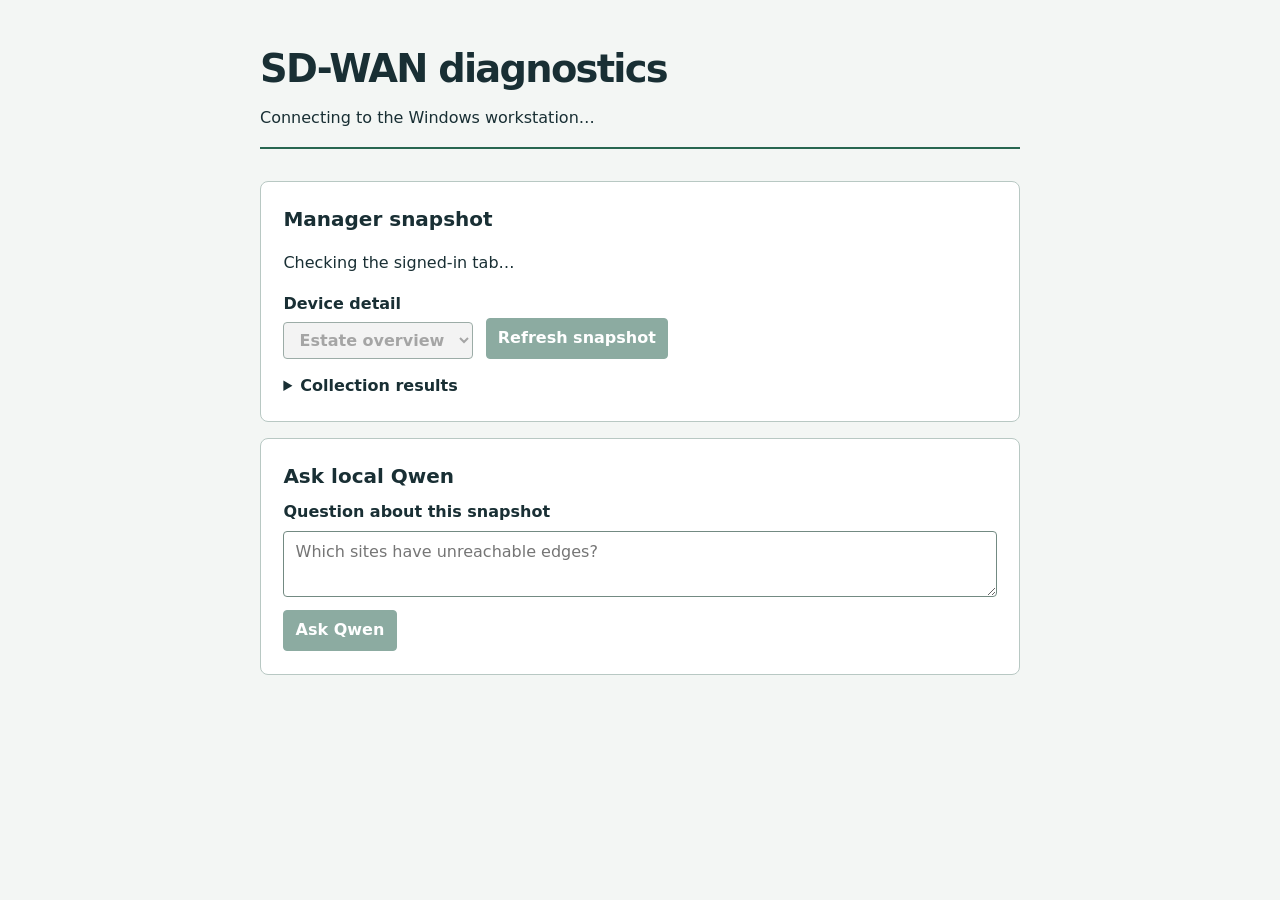
==== src/cisco_vmanage_mcp/edge_addon/diagnose.html @ 4762c310 "feat: diagnose signed-in Manager snapshots in Edge with a local model" ====
<!doctype html>
<html lang="en"><head><meta charset="utf-8"><meta name="viewport" content="width=device-width,initial-scale=1">
<title>SD-WAN diagnostics</title><link rel="stylesheet" href="diagnose.css"></head>
<body><main>
  <header><h1>SD-WAN diagnostics</h1><p id="manager">Connecting to the Windows workstation…</p></header>
  <section aria-labelledby="capture"><h2 id="capture">Manager snapshot</h2>
    <p id="state" role="status">Checking the signed-in tab…</p>
    <div class="controls"><label>Device detail<select id="device" disabled><option value="">Estate overview</option></select></label>
    <button id="refresh" disabled>Refresh snapshot</button></div>
    <details><summary>Collection results</summary><ul id="sources"></ul></details>
  </section>
  <section aria-labelledby="chat"><h2 id="chat">Ask local Qwen</h2>
    <div id="thread" aria-live="polite"></div>
    <form><label for="question">Question about this snapshot</label>
      <textarea id="question" maxlength="2000" rows="2" required placeholder="Which sites have unreachable edges?"></textarea>
      <button id="ask" disabled>Ask Qwen</button><span id="progress" role="status"></span>
    </form>
  </section>
</main><script type="module" src="diagnose.js"></script></body></html>
---- src/cisco_vmanage_mcp/edge_addon/diagnose.css ----
:root{color-scheme:light dark;font:16px/1.55 "Segoe UI",system-ui,sans-serif;color:#192f34;background:#f3f6f4}
*{box-sizing:border-box}main{max-width:800px;margin:3rem auto;padding:0 1.25rem}
header{border-bottom:2px solid #286650;margin-bottom:2rem}h1{font-size:2.4rem;line-height:1.1;letter-spacing:-.045em;margin:.2em 0}
h2{font-size:1.25rem;margin:0 0 .5rem}section{background:#fff;border:1px solid #b8c8c3;border-radius:8px;padding:1.4rem;margin:1rem 0}
label,summary{font-weight:600}label{display:grid;gap:.3rem}.controls{display:flex;flex-wrap:wrap;gap:.8rem;align-items:end}
button,select,textarea{font:inherit;border:1px solid #738a82;border-radius:4px;padding:.45rem .7rem}
button{background:#1b5946;border-color:#1b5946;color:white;cursor:pointer;font-weight:600}button:disabled{opacity:.5;cursor:default}
textarea{display:block;width:100%;margin:.4rem 0 .8rem;resize:vertical}details{margin-top:.9rem}summary{cursor:pointer}
article{border-left:3px solid #9db8ac;padding-left:1rem;margin:1rem 0;white-space:pre-wrap;overflow-wrap:anywhere}
#progress{margin-left:.6rem}#manager{overflow-wrap:anywhere}
@media(prefers-color-scheme:dark){:root{background:#142120;color:#e5eeea}section{background:#1d302e}button{background:#287057}}
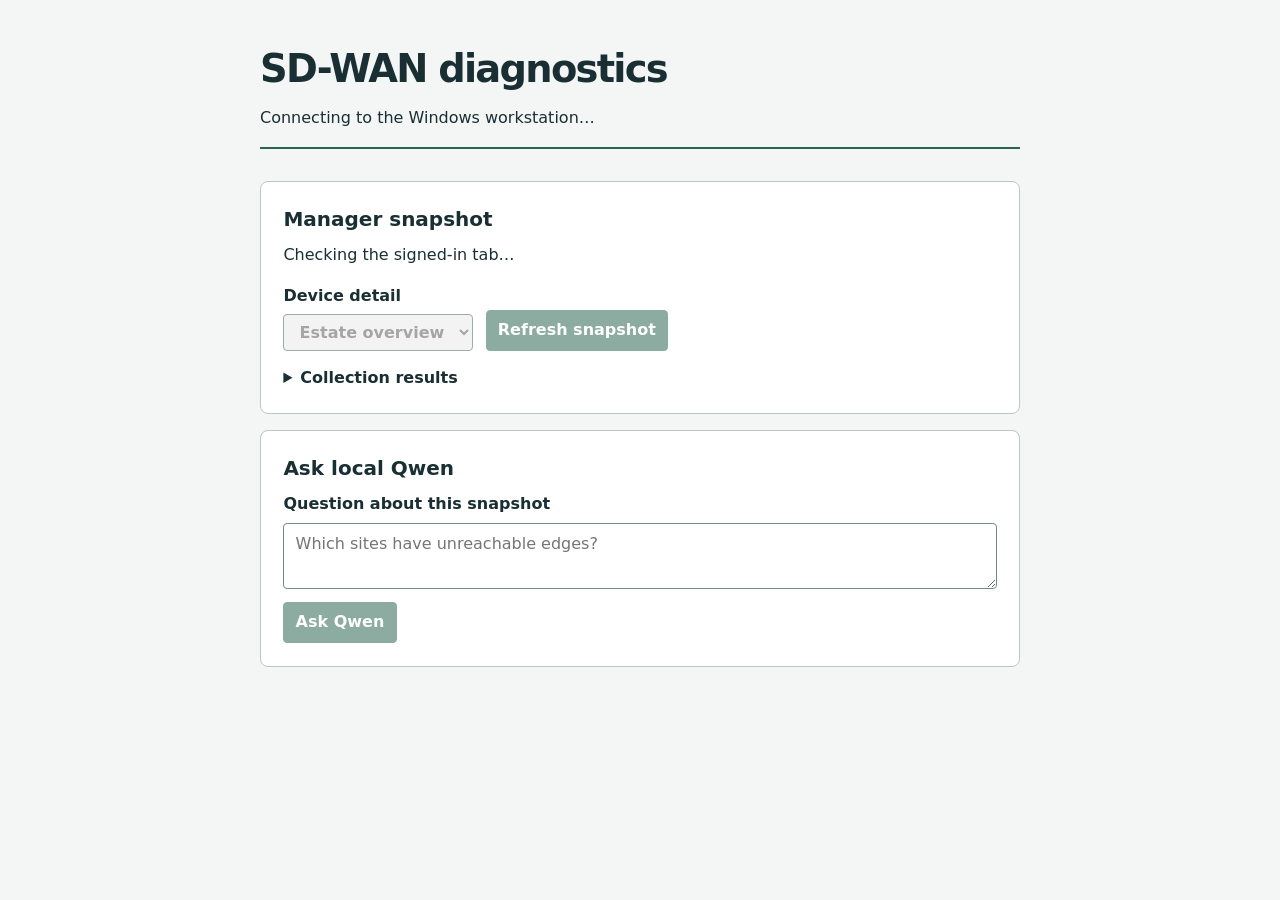
==== commit b22e94b0: "refactor: validate bounded Edge captures and isolate Windows registration" ====
--- a/src/cisco_vmanage_mcp/edge_addon/diagnose.html
+++ b/src/cisco_vmanage_mcp/edge_addon/diagnose.html
@@ -4,7 +4,7 @@
 <body><main>
   <header><h1>SD-WAN diagnostics</h1><p id="manager">Connecting to the Windows workstation…</p></header>
   <section aria-labelledby="capture"><h2 id="capture">Manager snapshot</h2>
-    <p id="state" role="status">Checking the signed-in tab…</p>
+    <output id="state">Checking the signed-in tab…</output>
     <div class="controls"><label>Device detail<select id="device" disabled><option value="">Estate overview</option></select></label>
     <button id="refresh" disabled>Refresh snapshot</button></div>
     <details><summary>Collection results</summary><ul id="sources"></ul></details>
@@ -13,7 +13,7 @@
     <div id="thread" aria-live="polite"></div>
     <form><label for="question">Question about this snapshot</label>
       <textarea id="question" maxlength="2000" rows="2" required placeholder="Which sites have unreachable edges?"></textarea>
-      <button id="ask" disabled>Ask Qwen</button><span id="progress" role="status"></span>
+      <button id="ask" disabled>Ask Qwen</button><output id="progress"></output>
     </form>
   </section>
 </main><script type="module" src="diagnose.js"></script></body></html>
--- a/src/cisco_vmanage_mcp/edge_addon/diagnose.css
+++ b/src/cisco_vmanage_mcp/edge_addon/diagnose.css
@@ -1,4 +1,4 @@
-:root{color-scheme:light dark;font:16px/1.55 "Segoe UI",system-ui,sans-serif;color:#192f34;background:#f3f6f4}
+:root{color-scheme:light dark;font:16px/1.55 Inter,system-ui,sans-serif;color:#192f34;background:#f3f6f4}
 *{box-sizing:border-box}main{max-width:800px;margin:3rem auto;padding:0 1.25rem}
 header{border-bottom:2px solid #286650;margin-bottom:2rem}h1{font-size:2.4rem;line-height:1.1;letter-spacing:-.045em;margin:.2em 0}
 h2{font-size:1.25rem;margin:0 0 .5rem}section{background:#fff;border:1px solid #b8c8c3;border-radius:8px;padding:1.4rem;margin:1rem 0}
@@ -8,4 +8,5 @@
 textarea{display:block;width:100%;margin:.4rem 0 .8rem;resize:vertical}details{margin-top:.9rem}summary{cursor:pointer}
 article{border-left:3px solid #9db8ac;padding-left:1rem;margin:1rem 0;white-space:pre-wrap;overflow-wrap:anywhere}
 #progress{margin-left:.6rem}#manager{overflow-wrap:anywhere}
+#state{display:block;margin:.5rem 0 1rem}
 @media(prefers-color-scheme:dark){:root{background:#142120;color:#e5eeea}section{background:#1d302e}button{background:#287057}}
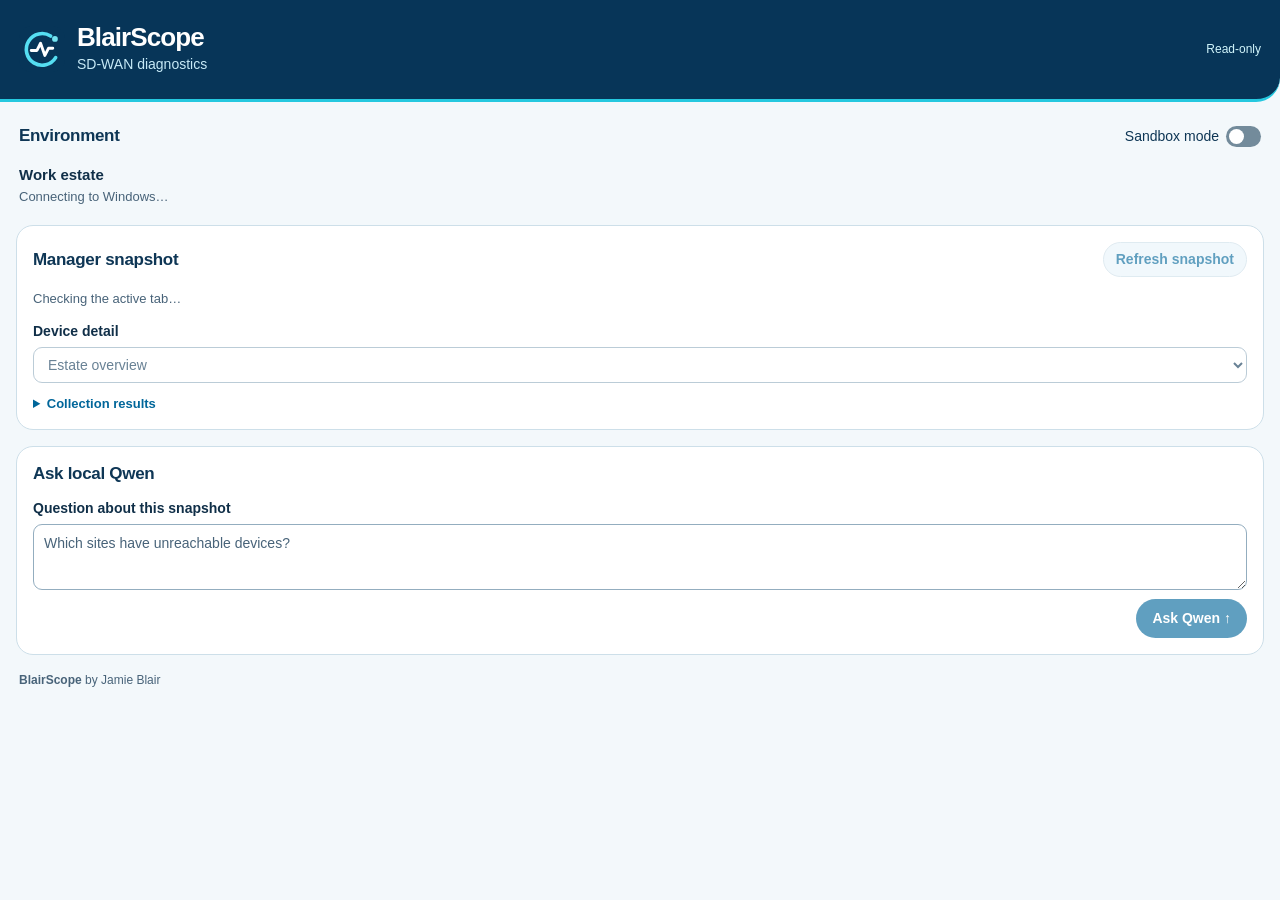
==== commit 84816df0: "feat: launch BlairScope for Edge and Chrome with isolated DevNet diagnostics" ====
--- a/src/cisco_vmanage_mcp/edge_addon/diagnose.html
+++ b/src/cisco_vmanage_mcp/edge_addon/diagnose.html
@@ -1,19 +1,48 @@
 <!doctype html>
-<html lang="en"><head><meta charset="utf-8"><meta name="viewport" content="width=device-width,initial-scale=1">
-<title>SD-WAN diagnostics</title><link rel="stylesheet" href="diagnose.css"></head>
+<html lang="en">
+<head>
+  <meta charset="utf-8"><meta name="viewport" content="width=device-width,initial-scale=1">
+  <title>BlairScope · SD-WAN diagnostics</title><link rel="stylesheet" href="diagnose.css">
+</head>
 <body><main>
-  <header><h1>SD-WAN diagnostics</h1><p id="manager">Connecting to the Windows workstation…</p></header>
-  <section aria-labelledby="capture"><h2 id="capture">Manager snapshot</h2>
-    <output id="state">Checking the signed-in tab…</output>
-    <div class="controls"><label>Device detail<select id="device" disabled><option value="">Estate overview</option></select></label>
-    <button id="refresh" disabled>Refresh snapshot</button></div>
-    <details><summary>Collection results</summary><ul id="sources"></ul></details>
-  </section>
-  <section aria-labelledby="chat"><h2 id="chat">Ask local Qwen</h2>
-    <div id="thread" aria-live="polite"></div>
-    <form><label for="question">Question about this snapshot</label>
-      <textarea id="question" maxlength="2000" rows="2" required placeholder="Which sites have unreachable edges?"></textarea>
-      <button id="ask" disabled>Ask Qwen</button><output id="progress"></output>
-    </form>
-  </section>
-</main><script type="module" src="diagnose.js"></script></body></html>
+  <header class="masthead">
+    <img src="mark.svg" width="46" height="46" alt="">
+    <div><h1>BlairScope</h1><p>SD-WAN diagnostics</p></div>
+    <span class="readonly">Read-only</span>
+  </header>
+  <div class="workspace">
+    <section class="environment" aria-labelledby="env">
+      <div class="row">
+        <h2 id="env">Environment</h2>
+        <label class="switch">Sandbox mode<input id="sandbox" type="checkbox" role="switch"><span aria-hidden="true"></span></label>
+      </div>
+      <p class="environment-name" id="environment">Work estate</p>
+      <p class="host" id="manager">Connecting to Windows…</p>
+      <div id="lab" hidden>
+        <p>Open your SD-WAN reservation, then sign in to its Manager and click BlairScope in the toolbar.</p>
+        <div class="links"><a href="https://developer.cisco.com/sandbox/" target="_blank" rel="noreferrer">Sign in to DevNet ↗</a>
+          <a id="lab-manager" target="_blank" rel="noreferrer" hidden>Open lab Manager ↗</a></div>
+      </div>
+    </section>
+    <section class="snapshot" aria-labelledby="capture">
+      <div class="row"><h2 id="capture">Manager snapshot</h2><button id="refresh" type="button" disabled>Refresh snapshot</button></div>
+      <div class="metrics" hidden id="metrics"><div><strong id="total"></strong><span>Devices</span></div>
+        <div><strong id="down"></strong><span>Unreachable</span></div>
+        <div><strong id="time"></strong><span>Captured</span></div></div>
+      <output id="state" aria-live="polite">Checking the active tab…</output>
+      <label class="field" for="device">Device detail</label>
+      <select id="device" disabled><option value="">Estate overview</option></select>
+      <details><summary>Collection results</summary><ul id="sources"></ul></details>
+    </section>
+    <section class="chat" aria-labelledby="chat-heading">
+      <h2 id="chat-heading">Ask local Qwen</h2>
+      <div id="thread" role="log" aria-live="polite"></div>
+      <form><label class="field" for="question">Question about this snapshot</label>
+        <textarea id="question" maxlength="2000" rows="2" required placeholder="Which sites have unreachable devices?"></textarea>
+        <div class="send"><output id="progress" aria-live="polite"></output><button id="ask" disabled>Ask Qwen <span aria-hidden="true">↑</span></button></div>
+      </form>
+    </section>
+    <footer>BlairScope <span>by Jamie Blair</span></footer>
+  </div>
+</main><script type="module" src="diagnose.js"></script></body>
+</html>
--- a/src/cisco_vmanage_mcp/edge_addon/diagnose.css
+++ b/src/cisco_vmanage_mcp/edge_addon/diagnose.css
@@ -1,12 +1,70 @@
-:root{color-scheme:light dark;font:16px/1.55 Inter,system-ui,sans-serif;color:#192f34;background:#f3f6f4}
-*{box-sizing:border-box}main{max-width:800px;margin:3rem auto;padding:0 1.25rem}
-header{border-bottom:2px solid #286650;margin-bottom:2rem}h1{font-size:2.4rem;line-height:1.1;letter-spacing:-.045em;margin:.2em 0}
-h2{font-size:1.25rem;margin:0 0 .5rem}section{background:#fff;border:1px solid #b8c8c3;border-radius:8px;padding:1.4rem;margin:1rem 0}
-label,summary{font-weight:600}label{display:grid;gap:.3rem}.controls{display:flex;flex-wrap:wrap;gap:.8rem;align-items:end}
-button,select,textarea{font:inherit;border:1px solid #738a82;border-radius:4px;padding:.45rem .7rem}
-button{background:#1b5946;border-color:#1b5946;color:white;cursor:pointer;font-weight:600}button:disabled{opacity:.5;cursor:default}
-textarea{display:block;width:100%;margin:.4rem 0 .8rem;resize:vertical}details{margin-top:.9rem}summary{cursor:pointer}
-article{border-left:3px solid #9db8ac;padding-left:1rem;margin:1rem 0;white-space:pre-wrap;overflow-wrap:anywhere}
-#progress{margin-left:.6rem}#manager{overflow-wrap:anywhere}
-#state{display:block;margin:.5rem 0 1rem}
-@media(prefers-color-scheme:dark){:root{background:#142120;color:#e5eeea}section{background:#1d302e}button{background:#287057}}
+:root {
+  color-scheme: light; font: 14px/1.5 Inter, "Segoe UI", Arial, sans-serif;
+  color: #102f48; background: #f3f8fb; --ink: #0e3655; --muted: #486379;
+  --blue: #00669a; --line: #cddfe9; --pale: #eaf5fb; --surface: #fff;
+  scrollbar-color: #83a5b9 #f3f8fb; caret-color: var(--blue);
+}
+* { box-sizing: border-box; }
+[hidden] { display: none !important; }
+body, h1, h2, p { margin: 0; }
+body { min-width: 0; }
+main { min-height: 100vh; min-height: 100dvh; overflow-wrap: anywhere; }
+@media (prefers-reduced-motion: no-preference) {
+  main { animation: slide-in 240ms cubic-bezier(.16,1,.3,1) both; }
+  @keyframes slide-in { from { transform: translateX(36px); opacity: .35; } to { transform: none; opacity: 1; } }
+}
+.masthead { display: flex; align-items: center; gap: 12px; padding: 23px 19px 24px;
+  color: #fff; background: #073558; border-radius: 0 0 24px 0; border-bottom: 3px solid #25c8df; }
+h1 { font-size: 26px; letter-spacing: -.035em; line-height: 1.12; }
+.masthead p { color: #c7eaf7; margin-top: 2px; }
+.readonly { margin-left: auto; font-size: 12px; color: #d2f6fc; white-space: nowrap; }
+.workspace { display: flex; flex-direction: column; gap: 16px; padding: 18px 16px 12px; }
+section { min-width: 0; }
+h2 { font-size: 17px; letter-spacing: -.018em; line-height: 1.3; color: var(--ink); }
+.row, .links, .send { display: flex; align-items: center; flex-wrap: wrap; gap: 8px 12px; justify-content: space-between; }
+.environment { padding: 0 3px 3px; }
+.environment-name { font-size: 15px; font-weight: 650; margin-top: 12px; }
+.host, #lab p, #state, #progress, footer { color: var(--muted); }
+.host { font-size: 13px; }
+.switch { display: inline-flex; position: relative; align-items: center; min-height: 32px; gap: 7px; color: var(--ink); cursor: pointer; }
+.switch input { position: absolute; opacity: 0; }
+.switch span { width: 35px; height: 21px; background: #738b9b; border-radius: 18px; padding: 3px; }
+.switch span::after { content: ""; display: block; width: 15px; height: 15px; border-radius: 50%; background: #fff; }
+.switch input:checked + span { background: #0074ac; }
+.switch input:checked + span::after { transform: translateX(14px); }
+@media (prefers-reduced-motion: no-preference) { .switch span::after { transition: transform 160ms ease-out; } }
+:focus-visible, .switch input:focus-visible + span { outline: 3px solid #008ab8; outline-offset: 3px; }
+::selection { background: #bbebfa; color: #0d344f; }
+#lab { border-left: 3px solid #28a9d2; padding-left: 11px; margin-top: 12px; }
+#lab p { font-size: 13px; }
+.links { justify-content: flex-start; gap: 6px 15px; margin-top: 7px; }
+a, summary { color: var(--blue); text-underline-offset: 3px; font-weight: 600; }
+.snapshot, .chat { padding: 16px; background: var(--surface); border: 1px solid var(--line); border-radius: 17px; }
+.metrics { display: grid; grid-template-columns: 1fr 1fr auto; gap: 7px; padding: 12px 0; border-bottom: 1px solid var(--line); }
+.metrics strong, .metrics span { display: block; }
+.metrics strong { font-size: 23px; line-height: 1.3; font-variant-numeric: tabular-nums; }
+.metrics span { font-size: 12px; color: var(--muted); }
+#time { font-size: 17px; line-height: 30px; }
+#state { display: block; margin: 12px 0; font-size: 13px; }
+.field { display: block; font-weight: 600; margin-bottom: 5px; }
+button, select, textarea { font: inherit; }
+select, textarea { width: 100%; min-width: 0; padding: 8px 10px; border: 1px solid #93adbf; border-radius: 9px; background: var(--surface); color: var(--ink); }
+textarea { resize: vertical; display: block; min-height: 66px; }
+textarea::placeholder { color: var(--muted); }
+button { font-weight: 650; cursor: pointer; padding: 6px 12px; color: var(--blue); border: 1px solid var(--line); background: var(--pale); border-radius: 20px; }
+button:hover:enabled { border-color: var(--blue); }
+button:disabled, select:disabled { opacity: .62; cursor: default; }
+details { margin-top: 11px; }
+summary { cursor: pointer; font-size: 13px; }
+#sources { font-size: 12px; padding-left: 17px; margin: 7px 0 0; }
+.chat h2 { margin-bottom: 13px; }
+.send { margin-top: 9px; flex-wrap: nowrap; }
+#progress { font-size: 12px; }
+#ask { flex: none; margin-left: auto; background: var(--blue); color: #fff; border-color: transparent; padding: 8px 15px; }
+#ask:hover:enabled { background: #00517e; }
+article { padding: 12px 0; border-top: 1px solid var(--line); white-space: pre-wrap; }
+article strong { color: var(--blue); }
+footer { font-size: 12px; padding: 0 3px 8px; font-weight: 650; }
+footer span { font-weight: 400; }
+@media (max-width: 330px) { .masthead { padding: 16px 12px; } .workspace { padding: 14px 10px; } .snapshot, .chat { padding: 12px; } }
+@media (forced-colors: active) { .switch span { border: 1px solid ButtonText; } .switch span::after { background: ButtonText; } }
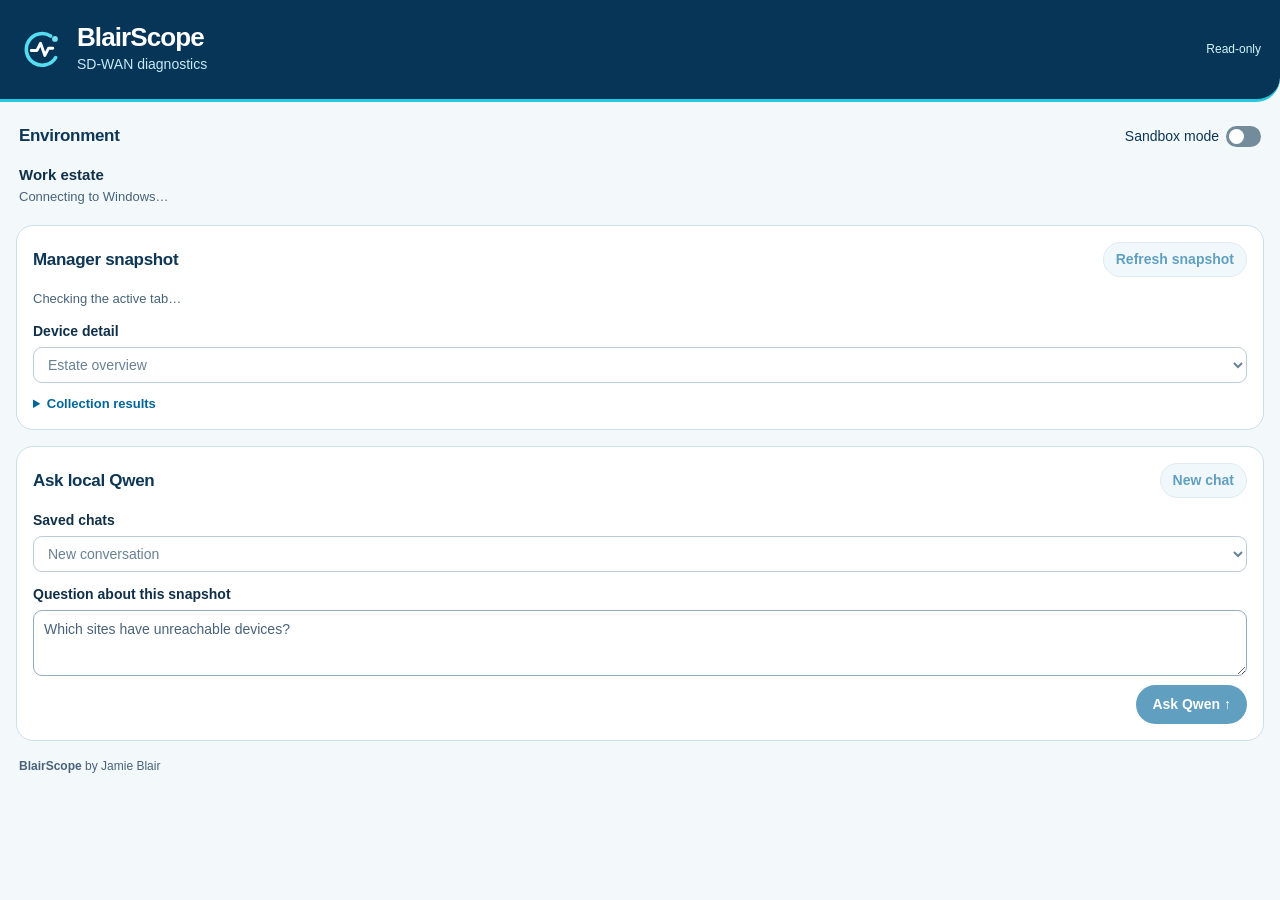
==== commit d49947ba: "feat: save local BlairScope conversations and resume them with Qwen" ====
--- a/src/cisco_vmanage_mcp/edge_addon/diagnose.html
+++ b/src/cisco_vmanage_mcp/edge_addon/diagnose.html
@@ -35,12 +35,19 @@
       <details><summary>Collection results</summary><ul id="sources"></ul></details>
     </section>
     <section class="chat" aria-labelledby="chat-heading">
-      <h2 id="chat-heading">Ask local Qwen</h2>
+      <div class="row"><h2 id="chat-heading">Ask local Qwen</h2><button id="new-chat" type="button" disabled>New chat</button></div>
+      <label class="field" for="saved">Saved chats</label>
+      <select id="saved" disabled><option value="">New conversation</option></select>
+      <button type="button" id="earlier" hidden>Show earlier messages</button>
       <div id="thread" role="log" aria-live="polite"></div>
       <form><label class="field" for="question">Question about this snapshot</label>
         <textarea id="question" maxlength="2000" rows="2" required placeholder="Which sites have unreachable devices?"></textarea>
         <div class="send"><output id="progress" aria-live="polite"></output><button id="ask" disabled>Ask Qwen <span aria-hidden="true">↑</span></button></div>
       </form>
+      <details id="chat-options" hidden><summary>Manage this chat</summary>
+        <button type="button" id="delete-chat">Delete this chat</button>
+        <button type="button" id="cancel-delete" hidden>Cancel</button>
+      </details>
     </section>
     <footer>BlairScope <span>by Jamie Blair</span></footer>
   </div>
--- a/src/cisco_vmanage_mcp/edge_addon/diagnose.css
+++ b/src/cisco_vmanage_mcp/edge_addon/diagnose.css
@@ -57,7 +57,10 @@
 details { margin-top: 11px; }
 summary { cursor: pointer; font-size: 13px; }
 #sources { font-size: 12px; padding-left: 17px; margin: 7px 0 0; }
-.chat h2 { margin-bottom: 13px; }
+.chat > .row, #saved { margin-bottom: 12px; }
+#earlier { margin-bottom: 10px; }
+#chat-options button { margin-top: 7px; }
+article time { display: block; color: var(--muted); font-size: 12px; }
 .send { margin-top: 9px; flex-wrap: nowrap; }
 #progress { font-size: 12px; }
 #ask { flex: none; margin-left: auto; background: var(--blue); color: #fff; border-color: transparent; padding: 8px 15px; }
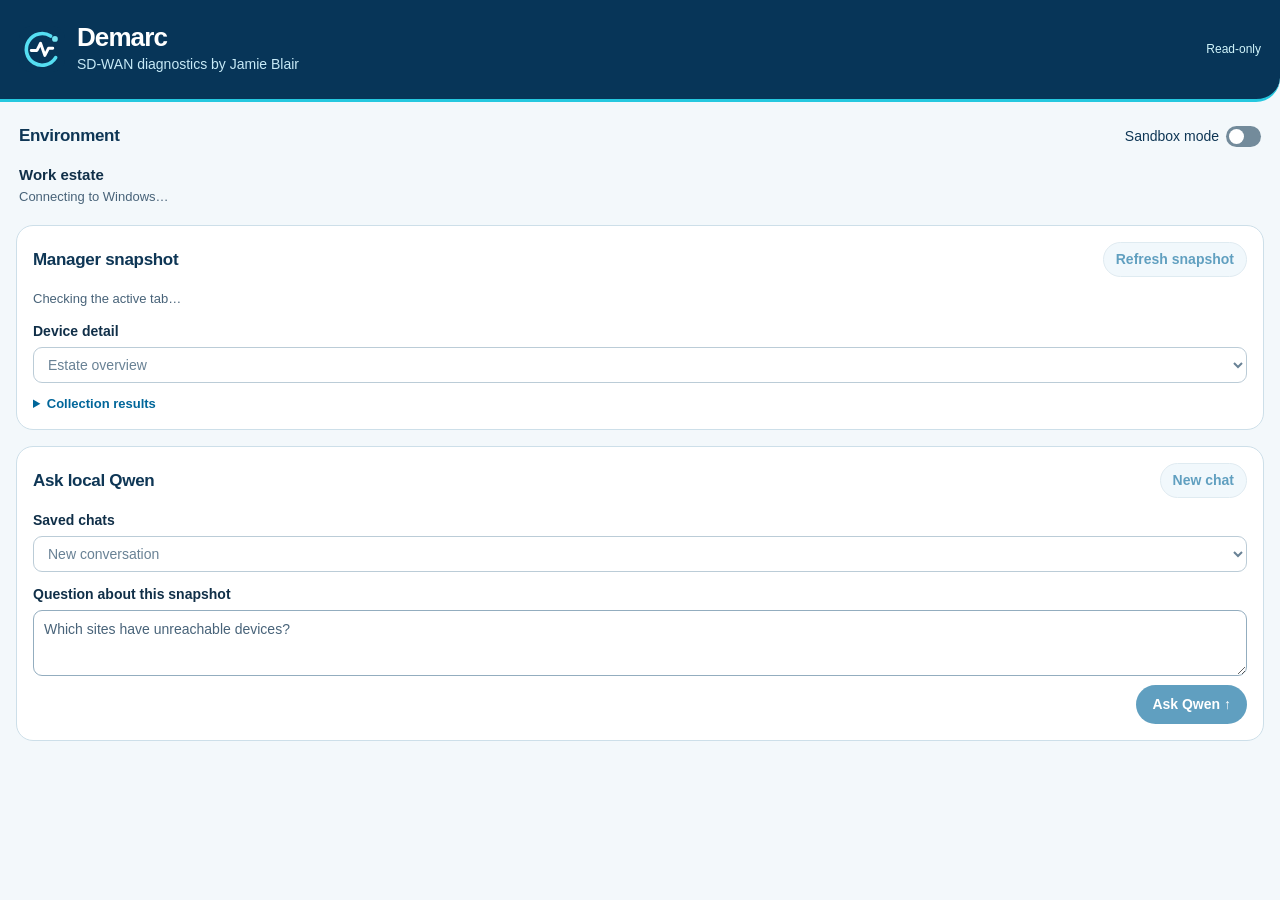
==== commit a8818505: "Rename the Windows app and browser extension to Demarc" ====
--- a/src/cisco_vmanage_mcp/edge_addon/diagnose.html
+++ b/src/cisco_vmanage_mcp/edge_addon/diagnose.html
@@ -2,12 +2,12 @@
 <html lang="en">
 <head>
   <meta charset="utf-8"><meta name="viewport" content="width=device-width,initial-scale=1">
-  <title>BlairScope · SD-WAN diagnostics</title><link rel="stylesheet" href="diagnose.css">
+  <title>Demarc · SD-WAN diagnostics</title><link rel="stylesheet" href="diagnose.css">
 </head>
 <body><main>
   <header class="masthead">
     <img src="mark.svg" width="46" height="46" alt="">
-    <div><h1>BlairScope</h1><p>SD-WAN diagnostics</p></div>
+    <div><h1>Demarc</h1><p>SD-WAN diagnostics by Jamie Blair</p></div>
     <span class="readonly">Read-only</span>
   </header>
   <div class="workspace">
@@ -19,7 +19,7 @@
       <p class="environment-name" id="environment">Work estate</p>
       <p class="host" id="manager">Connecting to Windows…</p>
       <div id="lab" hidden>
-        <p>Open your SD-WAN reservation, then sign in to its Manager and click BlairScope in the toolbar.</p>
+        <p>Open your SD-WAN reservation, then sign in to its Manager and click Demarc in the toolbar.</p>
         <div class="links"><a href="https://developer.cisco.com/sandbox/" target="_blank" rel="noreferrer">Sign in to DevNet ↗</a>
           <a id="lab-manager" target="_blank" rel="noreferrer" hidden>Open lab Manager ↗</a></div>
       </div>
@@ -49,7 +49,6 @@
         <button type="button" id="cancel-delete" hidden>Cancel</button>
       </details>
     </section>
-    <footer>BlairScope <span>by Jamie Blair</span></footer>
   </div>
 </main><script type="module" src="diagnose.js"></script></body>
 </html>
--- a/src/cisco_vmanage_mcp/edge_addon/diagnose.css
+++ b/src/cisco_vmanage_mcp/edge_addon/diagnose.css
@@ -24,7 +24,7 @@
 .row, .links, .send { display: flex; align-items: center; flex-wrap: wrap; gap: 8px 12px; justify-content: space-between; }
 .environment { padding: 0 3px 3px; }
 .environment-name { font-size: 15px; font-weight: 650; margin-top: 12px; }
-.host, #lab p, #state, #progress, footer { color: var(--muted); }
+.host, #lab p, #state, #progress { color: var(--muted); }
 .host { font-size: 13px; }
 .switch { display: inline-flex; position: relative; align-items: center; min-height: 32px; gap: 7px; color: var(--ink); cursor: pointer; }
 .switch input { position: absolute; opacity: 0; }
@@ -67,7 +67,5 @@
 #ask:hover:enabled { background: #00517e; }
 article { padding: 12px 0; border-top: 1px solid var(--line); white-space: pre-wrap; }
 article strong { color: var(--blue); }
-footer { font-size: 12px; padding: 0 3px 8px; font-weight: 650; }
-footer span { font-weight: 400; }
 @media (max-width: 330px) { .masthead { padding: 16px 12px; } .workspace { padding: 14px 10px; } .snapshot, .chat { padding: 12px; } }
 @media (forced-colors: active) { .switch span { border: 1px solid ButtonText; } .switch span::after { background: ButtonText; } }
